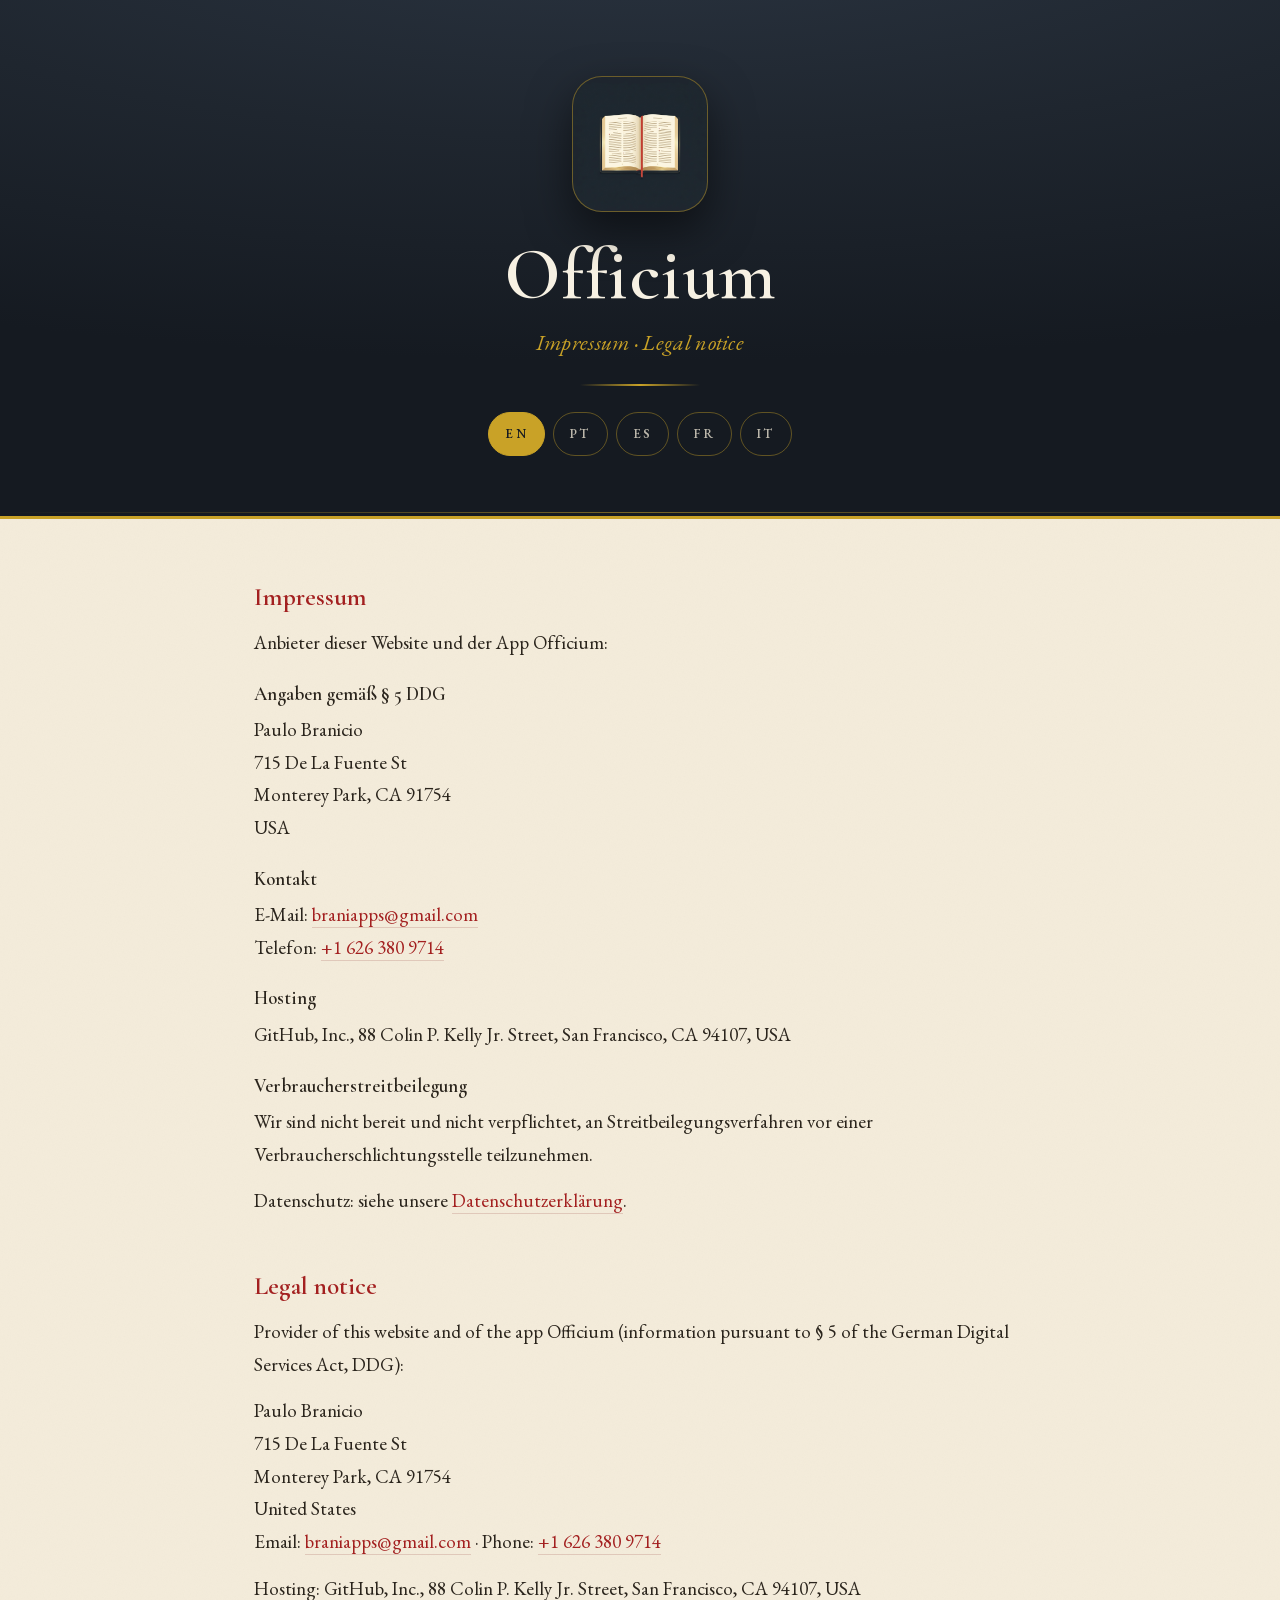
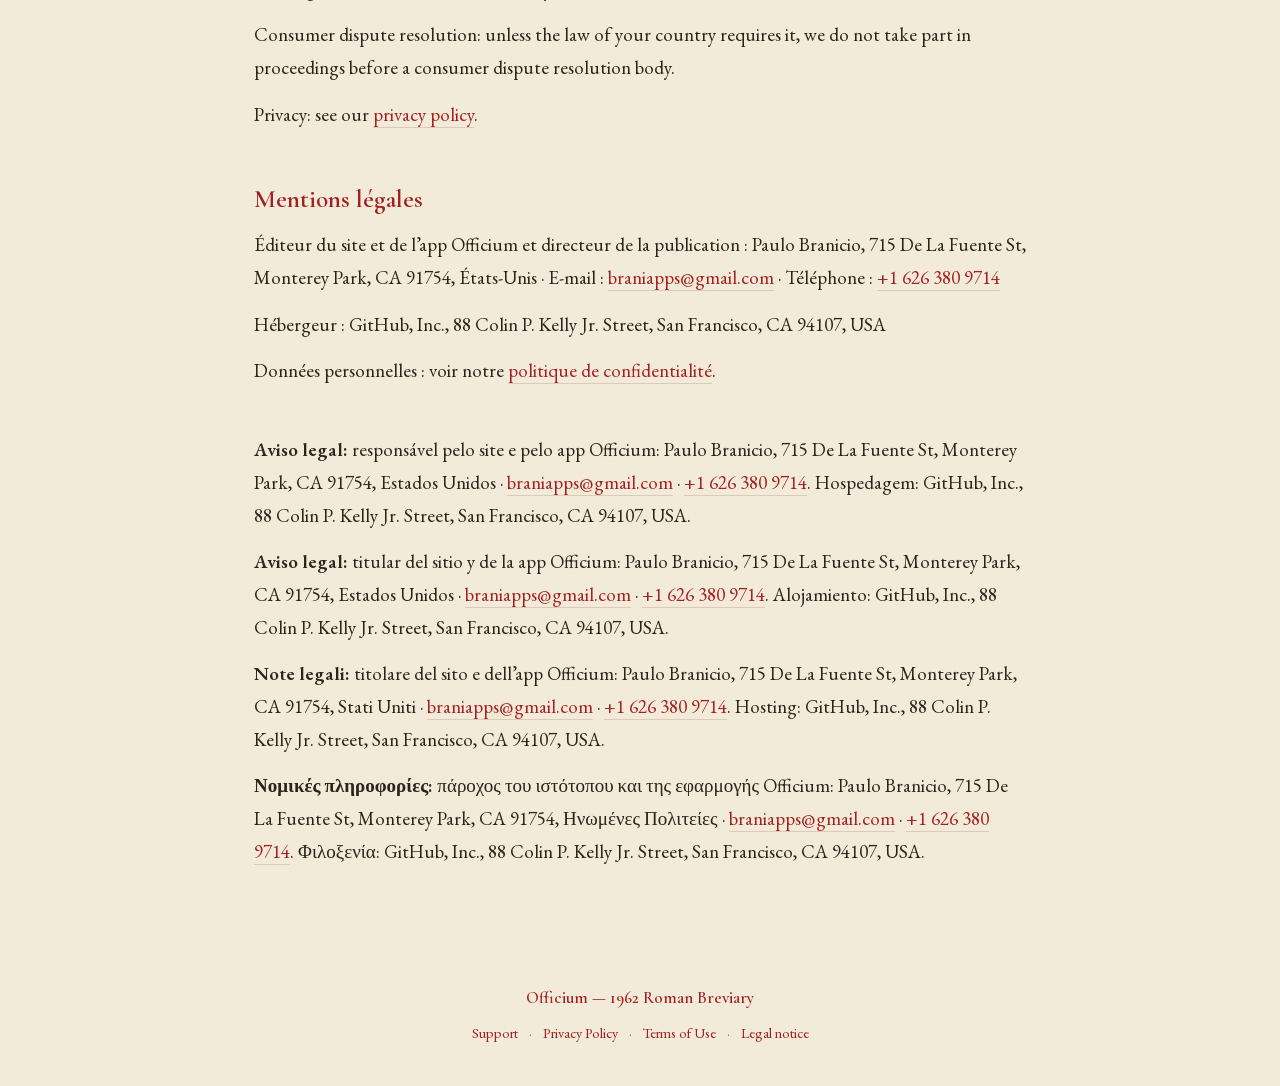
==== impressum.html @ a121fd44 "legal: Impressum, named data controller, EU consumer terms; self-hosted fonts Co-Authored-By: Claude" ====
<!DOCTYPE html>
<html lang="en">
<head>
<meta charset="UTF-8">
<meta name="viewport" content="width=device-width, initial-scale=1.0">
<title>Impressum · Legal notice — Officium</title>
<meta name="description" content="Impressum and legal notice for Officium and this support site: provider, contact, hosting.">
<link rel="icon" href="app-icon.png">
<link rel="stylesheet" href="style.css">
<script src="site.js" defer></script>
</head>
<body>

<!-- Chrome: lives outside every [data-lang] section, so its text is swapped by
     site.js from the data-i18n-* attributes rather than by duplication. The
     tab labels stay untranslated: a language's own endonym is correct in every
     locale. -->
<header class="hero">
  <div class="crest" role="img" aria-label="Officium app icon"
       data-i18n-aria-en="Officium app icon"
       data-i18n-aria-pt="Ícone do aplicativo Officium"
       data-i18n-aria-es="Ícono de la aplicación Officium"
       data-i18n-aria-fr="Icône de l’application Officium"
       data-i18n-aria-it="Icona dell’app Officium"></div>
  <div class="wordmark">Officium</div>
  <p class="sub">Impressum · Legal notice</p>
  <div class="rule"></div>
  <div class="langtabs" role="tablist" aria-label="Language"
       data-i18n-aria-en="Language" data-i18n-aria-pt="Idioma" data-i18n-aria-es="Idioma" data-i18n-aria-fr="Langue" data-i18n-aria-it="Lingua">
    <button type="button" role="tab" class="langtab" data-lang-target="en" aria-label="English">EN</button>
    <button type="button" role="tab" class="langtab" data-lang-target="pt" aria-label="Português">PT</button>
    <button type="button" role="tab" class="langtab" data-lang-target="es" aria-label="Español">ES</button>
    <button type="button" role="tab" class="langtab" data-lang-target="fr" aria-label="Français">FR</button>
    <button type="button" role="tab" class="langtab" data-lang-target="it" aria-label="Italiano">IT</button>
  </div>
</header>

<main>

  <section class="legal">
    <section lang="de" id="impressum">
    <h2>Impressum</h2>
    <p>Anbieter dieser Website und der App Officium:</p>
    <h3>Angaben gemäß § 5 DDG</h3>
    <p>Paulo Branicio<br>715 De La Fuente St<br>Monterey Park, CA 91754<br>USA</p>
    <h3>Kontakt</h3>
    <p>E-Mail: <a href="mailto:braniapps@gmail.com">braniapps@gmail.com</a><br>Telefon: <a href="tel:+16263809714">+1 626 380 9714</a></p>
    <h3>Hosting</h3>
    <p>GitHub, Inc., 88 Colin P. Kelly Jr. Street, San Francisco, CA 94107, USA</p>
    <h3>Verbraucherstreitbeilegung</h3>
    <p>Wir sind nicht bereit und nicht verpflichtet, an Streitbeilegungsverfahren vor einer Verbraucherschlichtungsstelle teilzunehmen.</p>
    <p>Datenschutz: siehe unsere <a href="privacy.html">Datenschutzerklärung</a>.</p>
    </section>

    <section lang="en" id="legal-notice">
    <h2>Legal notice</h2>
    <p>Provider of this website and of the app Officium (information pursuant to § 5 of the German Digital Services Act, DDG):</p>
    <p>Paulo Branicio<br>715 De La Fuente St<br>Monterey Park, CA 91754<br>United States<br>Email: <a href="mailto:braniapps@gmail.com">braniapps@gmail.com</a> · Phone: <a href="tel:+16263809714">+1 626 380 9714</a></p>
    <p>Hosting: GitHub, Inc., 88 Colin P. Kelly Jr. Street, San Francisco, CA 94107, USA</p>
    <p>Consumer dispute resolution: unless the law of your country requires it, we do not take part in proceedings before a consumer dispute resolution body.</p>
    <p>Privacy: see our <a href="privacy.html">privacy policy</a>.</p>
    </section>

    <section lang="fr" id="mentions-legales">
    <h2>Mentions légales</h2>
    <p>Éditeur du site et de l’app Officium et directeur de la publication : Paulo Branicio, 715 De La Fuente St, Monterey Park, CA 91754, États-Unis · E-mail : <a href="mailto:braniapps@gmail.com">braniapps@gmail.com</a> · Téléphone : <a href="tel:+16263809714">+1 626 380 9714</a></p>
    <p>Hébergeur : GitHub, Inc., 88 Colin P. Kelly Jr. Street, San Francisco, CA 94107, USA</p>
    <p>Données personnelles : voir notre <a href="privacy.html">politique de confidentialité</a>.</p>
    </section>

    <section class="legal-others">
    <p lang="pt"><strong>Aviso legal:</strong> responsável pelo site e pelo app Officium: Paulo Branicio, 715 De La Fuente St, Monterey Park, CA 91754, Estados Unidos · <a href="mailto:braniapps@gmail.com">braniapps@gmail.com</a> · <a href="tel:+16263809714">+1 626 380 9714</a>. Hospedagem: GitHub, Inc., 88 Colin P. Kelly Jr. Street, San Francisco, CA 94107, USA.</p>
    <p lang="es"><strong>Aviso legal:</strong> titular del sitio y de la app Officium: Paulo Branicio, 715 De La Fuente St, Monterey Park, CA 91754, Estados Unidos · <a href="mailto:braniapps@gmail.com">braniapps@gmail.com</a> · <a href="tel:+16263809714">+1 626 380 9714</a>. Alojamiento: GitHub, Inc., 88 Colin P. Kelly Jr. Street, San Francisco, CA 94107, USA.</p>
    <p lang="it"><strong>Note legali:</strong> titolare del sito e dell’app Officium: Paulo Branicio, 715 De La Fuente St, Monterey Park, CA 91754, Stati Uniti · <a href="mailto:braniapps@gmail.com">braniapps@gmail.com</a> · <a href="tel:+16263809714">+1 626 380 9714</a>. Hosting: GitHub, Inc., 88 Colin P. Kelly Jr. Street, San Francisco, CA 94107, USA.</p>
    <p lang="el"><strong>Νομικές πληροφορίες:</strong> πάροχος του ιστότοπου και της εφαρμογής Officium: Paulo Branicio, 715 De La Fuente St, Monterey Park, CA 91754, Ηνωμένες Πολιτείες · <a href="mailto:braniapps@gmail.com">braniapps@gmail.com</a> · <a href="tel:+16263809714">+1 626 380 9714</a>. Φιλοξενία: GitHub, Inc., 88 Colin P. Kelly Jr. Street, San Francisco, CA 94107, USA.</p>
    </section>
  </section>

</main>

<footer>
  <div class="brand">Officium — 1962 Roman Breviary</div>
  <nav>
    <a href="index.html" data-i18n-en="Support" data-i18n-pt="Suporte" data-i18n-es="Soporte" data-i18n-fr="Assistance" data-i18n-it="Assistenza">Support</a> ·
    <a href="privacy.html" data-i18n-en="Privacy Policy" data-i18n-pt="Política de Privacidade" data-i18n-es="Política de Privacidad" data-i18n-fr="Politique de confidentialité" data-i18n-it="Informativa sulla privacy">Privacy Policy</a> ·
    <a href="terms.html" data-i18n-en="Terms of Use" data-i18n-pt="Termos de Uso" data-i18n-es="Términos de Uso" data-i18n-fr="Conditions d’utilisation" data-i18n-it="Condizioni d’uso">Terms of Use</a> ·
    <a href="impressum.html" data-i18n-en="Legal notice" data-i18n-pt="Aviso legal" data-i18n-es="Aviso legal" data-i18n-fr="Mentions légales" data-i18n-it="Note legali" data-i18n-de="Impressum">Legal notice</a>
  </nav>
</footer>

</body>
</html>
---- style.css ----
/* Officium support site — illuminated-breviary editorial style.
   Shared by index / privacy / terms. */

@import url("fonts/fonts.css");

:root {
  --charcoal:   #1F262F;
  --charcoal-2: #151A21;
  --ink:        #2A241C;
  --parchment:  #F4ECDA;
  --card:       #FBF6EA;
  --gold:       #C9A227;
  --gold-deep:  #9E7E1A;
  --rubric:     #A32020;
  --rubric-deep:#7C1616;
  --muted:      #6E6455;
  --hairline:   rgba(124, 22, 22, .16);
}

* { margin:0; padding:0; box-sizing:border-box; }
html { scroll-behavior:smooth; }

body {
  font-family:"EB Garamond", Georgia, 'Times New Roman', serif;
  font-size:19px; line-height:1.72; color:var(--ink);
  background-color:var(--parchment);
  /* faint parchment grain */
  background-image:url("data:image/svg+xml,%3Csvg xmlns='http://www.w3.org/2000/svg' width='140' height='140'%3E%3Cfilter id='n'%3E%3CfeTurbulence type='fractalNoise' baseFrequency='0.85' numOctaves='2' stitchTiles='stitch'/%3E%3CfeColorMatrix type='saturate' values='0'/%3E%3C/filter%3E%3Crect width='100%25' height='100%25' filter='url(%23n)' opacity='0.035'/%3E%3C/svg%3E");
  -webkit-font-smoothing:antialiased;
  text-rendering:optimizeLegibility;
}

a { color:var(--rubric); text-decoration:none; border-bottom:1px solid var(--hairline);
    transition:color .15s, border-color .15s; }
a:hover { color:var(--rubric-deep); border-color:var(--rubric); }

/* ---- Hero ---- */
.hero {
  position:relative; text-align:center; color:var(--parchment);
  padding:76px 24px 60px;
  background:
    radial-gradient(130% 90% at 50% -20%, #2B3542 0%, var(--charcoal) 52%, var(--charcoal-2) 100%);
  border-bottom:3px solid var(--gold);
  overflow:hidden;
}
.hero::after { /* gold hairline just above the base border */
  content:""; position:absolute; left:0; right:0; bottom:3px; height:1px;
  background:linear-gradient(90deg, transparent, rgba(201,162,39,.55), transparent);
}
.crest {
  width:136px; height:136px; margin:0 auto 26px; position:relative;
  border-radius:30px;
  background:#1F262F center/cover url('app-icon.png');
  box-shadow:0 18px 44px rgba(0,0,0,.5),
             inset 0 0 0 1px rgba(201,162,39,.45);
}
.crest::before { /* soft gold glow behind the icon */
  content:""; position:absolute; inset:-34px; z-index:-1; border-radius:50%;
  background:radial-gradient(circle, rgba(201,162,39,.28), transparent 68%);
}
.wordmark {
  font-family:"Cormorant Garamond", serif; font-weight:600;
  font-size:clamp(48px, 9vw, 74px); line-height:1; letter-spacing:.5px;
  color:#F7F1E3;
}
.hero .sub {
  margin-top:12px; font-size:clamp(17px,3.4vw,22px); font-style:italic;
  color:var(--gold); letter-spacing:.3px;
}
.hero .rule {
  width:120px; height:2px; margin:22px auto 0;
  background:linear-gradient(90deg, transparent, var(--gold), transparent);
}

/* ---- Layout ---- */
main { max-width:820px; margin:0 auto; padding:56px 24px 40px; }
section { margin-bottom:46px; }

.eyebrow {
  display:flex; align-items:center; gap:12px;
  font-family:"EB Garamond", serif; font-weight:600;
  text-transform:uppercase; letter-spacing:.22em; font-size:.82rem;
  color:var(--rubric); margin-bottom:18px;
}
.eyebrow::before { content:"\2720"; font-size:1rem; color:var(--gold); line-height:1; }
.eyebrow::after {
  content:""; flex:1; height:1px;
  background:linear-gradient(90deg, var(--hairline), transparent);
}

h1.doc { /* privacy / terms title */
  font-family:"Cormorant Garamond", serif; font-weight:700;
  font-size:clamp(34px,6vw,46px); color:var(--rubric); line-height:1.05;
}
h2 {
  font-family:"Cormorant Garamond", serif; font-weight:600;
  font-size:1.6rem; color:var(--rubric); margin:0 0 8px;
}
p { margin-bottom:14px; }
.lede { font-size:1.14rem; }
.lede .drop {
  float:left; font-family:"Cormorant Garamond", serif; font-weight:700;
  font-size:4.4rem; line-height:.72; color:var(--rubric);
  margin:8px 12px 0 0;
}
.tag { color:var(--muted); font-style:italic; margin-bottom:24px; }

/* ---- Feature grid ---- */
.grid { display:grid; grid-template-columns:repeat(2,1fr); gap:16px; }
.card {
  background:var(--card); border:1px solid var(--hairline); border-radius:14px;
  padding:22px 22px 20px; position:relative;
  box-shadow:0 6px 20px rgba(31,38,47,.06);
}
.card h3 {
  font-family:"Cormorant Garamond", serif; font-weight:600; font-size:1.32rem;
  color:var(--ink); margin-bottom:4px; display:flex; align-items:baseline; gap:9px;
}
.card h3 .mk { color:var(--gold); font-size:1rem; }
.card p { font-size:.98rem; line-height:1.6; color:#4A4235; margin:0; }
.card.gild { border-top:3px solid var(--gold); }

/* ---- Hours strip ---- */
.hours {
  display:flex; flex-wrap:wrap; gap:8px; margin-top:6px;
}
.hours span {
  font-family:"Cormorant Garamond", serif; font-size:1.05rem;
  padding:5px 13px; border:1px solid var(--hairline); border-radius:999px;
  background:#fff8ec; color:var(--rubric-deep);
}

/* ---- FAQ ---- */
.faq details {
  border-bottom:1px solid var(--hairline); padding:14px 2px;
}
.faq summary {
  cursor:pointer; list-style:none; font-weight:600; color:var(--ink);
  font-size:1.08rem; display:flex; justify-content:space-between; gap:16px;
}
.faq summary::-webkit-details-marker { display:none; }
.faq summary::after { content:"\002B"; color:var(--gold); font-size:1.3rem; line-height:1; }
.faq details[open] summary::after { content:"\2212"; }
.faq details[open] summary { color:var(--rubric); }
.faq .a { margin-top:10px; color:#4A4235; font-size:1rem; }

/* ---- Contact card ---- */
.contact {
  background:var(--charcoal); color:var(--parchment); border-radius:16px;
  padding:28px 30px; text-align:center;
  box-shadow:0 12px 34px rgba(31,38,47,.28);
}
.contact h2 { color:#F7F1E3; }
.contact a { color:var(--gold); border-color:rgba(201,162,39,.4); }
.contact a:hover { color:#E4C24E; border-color:var(--gold); }

/* ---- Footer ---- */
footer {
  text-align:center; padding:30px 24px 40px; color:var(--muted); font-size:.9rem;
}
footer .brand { color:var(--rubric); font-family:"Cormorant Garamond",serif;
  font-weight:600; font-size:1.05rem; }
footer nav { margin-top:8px; }
footer nav a { margin:0 8px; border:none; }

@media (max-width:640px) {
  body { font-size:18px; }
  .grid { grid-template-columns:1fr; }
  main { padding:40px 20px 32px; }
}

/* ---- Versicle band ----
   The product's core visual, reproduced typographically: Latin and the
   vernacular side by side, ℣/℟ marks in rubric red, inside a dark plate
   framed by a gold hairline — the one thing a visitor should remember. */
.versicle {
  position:relative; display:grid; grid-template-columns:1fr 1fr;
  background:
    radial-gradient(120% 140% at 50% -30%, #2B3542 0%, var(--charcoal) 55%, var(--charcoal-2) 100%);
  color:var(--parchment); border-radius:16px; padding:34px 26px 28px;
  box-shadow:0 12px 34px rgba(31,38,47,.28);
  font-family:"Cormorant Garamond", serif; font-size:1.26rem; line-height:1.55;
}
.versicle::before {
  content:""; position:absolute; inset:11px; border-radius:10px;
  border:1px solid rgba(201,162,39,.28); pointer-events:none;
}
.v-col { padding:2px 22px; }
.v-col + .v-col { border-left:1px solid rgba(201,162,39,.28); }
.v-col:first-child { font-style:italic; color:#EDE4CF; }
.v-col p { margin-bottom:12px; }
.v-col p:last-child { margin-bottom:0; }
.versicle .vr { color:#E2695C; font-style:normal; font-weight:600; }
.versicle .cross { color:var(--gold); }
.note {
  margin-top:12px; text-align:center; color:var(--muted); font-size:.95rem;
  font-style:italic;
}
.note .vr { color:var(--rubric); font-style:normal; }

/* ---- Plans ---- */
.plans { display:grid; grid-template-columns:1fr 1fr; gap:16px; align-items:stretch; }
.plan {
  background:var(--card); border:1px solid var(--hairline); border-radius:14px;
  padding:26px 24px 22px; box-shadow:0 6px 20px rgba(31,38,47,.06);
  display:flex; flex-direction:column;
}
.plan.gild { border-top:3px solid var(--gold); }
.plan h3 {
  font-family:"Cormorant Garamond", serif; font-weight:600; font-size:1.42rem;
  color:var(--ink); margin-bottom:2px;
}
.plan .price {
  font-family:"Cormorant Garamond", serif; font-weight:700;
  font-size:2.05rem; color:var(--rubric); line-height:1.15; margin-bottom:10px;
}
.plan .price small {
  font-size:1.02rem; font-weight:500; color:var(--muted); font-style:italic;
}
.plan ul { list-style:none; margin:2px 0 12px; }
.plan li {
  padding-left:1.5em; text-indent:-1.5em; font-size:.99rem; line-height:1.55;
  color:#4A4235; margin-bottom:7px;
}
.plan li::before { content:"\2720\00a0\00a0"; color:var(--gold); font-size:.9rem; }
.plan .trial {
  margin-top:auto; font-size:.9rem; color:var(--muted); font-style:italic;
  border-top:1px solid var(--hairline); padding-top:12px;
}

/* ---- Where to begin: Roman-numeral steps ---- */
.steps { list-style:none; counter-reset:step; display:grid; gap:16px; margin:0; }
.steps li {
  counter-increment:step; display:flex; gap:18px; align-items:baseline;
  background:var(--card); border:1px solid var(--hairline); border-radius:14px;
  padding:18px 22px;
}
.steps li::before {
  content:counter(step, upper-roman) ".";
  font-family:"Cormorant Garamond", serif; font-weight:700; font-size:1.6rem;
  color:var(--gold-deep); min-width:2.4rem; text-align:right; line-height:1.1;
}
.steps b { color:var(--rubric-deep); font-weight:600; }
.steps p { margin:0; font-size:1rem; color:#4A4235; }

/* ---- Legal page niceties ---- */
.legal h2 { margin-top:34px; }
.legal h2:first-of-type { margin-top:0; }
.legal h3 {
  font-family:"Cormorant Garamond", serif; font-weight:600; font-size:1.18rem;
  color:var(--ink); margin:18px 0 4px;
}
.legal ul { margin:0 0 14px 1.3em; }
.legal li { margin-bottom:6px; }

@media (max-width:640px) {
  .versicle { grid-template-columns:1fr; font-size:1.16rem; padding:26px 8px 22px; }
  .v-col + .v-col {
    border-left:none; border-top:1px solid rgba(201,162,39,.28);
    margin-top:14px; padding-top:16px;
  }
  .plans { grid-template-columns:1fr; }
}

/* ---- Language tabs (EN · PT · ES) ----
   Sit in the hero under the gold rule; centred by the hero's text-align.
   Small caps and hairline gold, to match the eyebrow's restraint. */
/* Five pills (about 317px) outgrow a 320px screen's hero, whose overflow is
   hidden: let the row wrap, centred, rather than clip the last tab. */
.langtabs {
  display:inline-flex; flex-wrap:wrap; justify-content:center;
  gap:8px; margin-top:26px;
}
.langtab {
  appearance:none; -webkit-appearance:none; cursor:pointer;
  display:inline-flex; align-items:center; justify-content:center;
  min-height:44px;
  font-family:"EB Garamond", Georgia, 'Times New Roman', serif;
  font-size:.8rem; font-weight:600; letter-spacing:.18em; text-transform:uppercase;
  color:rgba(244,236,218,.75); background:transparent;
  border:1px solid rgba(201,162,39,.42); border-radius:999px;
  padding:7px 16px 6px; line-height:1;
  transition:color .15s, background-color .15s, border-color .15s;
}
.langtab:hover { color:var(--gold); border-color:var(--gold); }
.langtab:focus-visible { outline:2px solid var(--gold); outline-offset:2px; }
.langtab[aria-selected="true"] {
  background:var(--gold); border-color:var(--gold);
  color:var(--charcoal-2); font-weight:700;
}

/* ---- Language sections ----
   Hidden only while site.js has stamped data-js="on" on <html>. If the script
   never runs, or fails and withdraws the attribute, all three languages render
   stacked — readable, anchor-navigable, complete. Never hide [data-lang]
   outside an html[data-js="on"] scope. */
html[data-js="on"] [data-lang] { display:none; }
html[data-js="on"] [data-lang][data-lang-active] { display:block; }

/* The [data-lang] wrapper is plumbing, not a content section: without this,
   section's own margin-bottom would double the gap above the footer. */
main > [data-lang] { margin-bottom:0; }

/* Without JS the three languages stack, so rule a hairline between them and
   hide the tablist, which could no longer switch anything. (This hides no
   content — all three languages are already on the page.) */
html:not([data-js="on"]) main > [data-lang] + [data-lang] {
  border-top:1px solid var(--hairline); padding-top:46px; margin-top:46px;
}
html:not([data-js="on"]) .langtabs { display:none; }
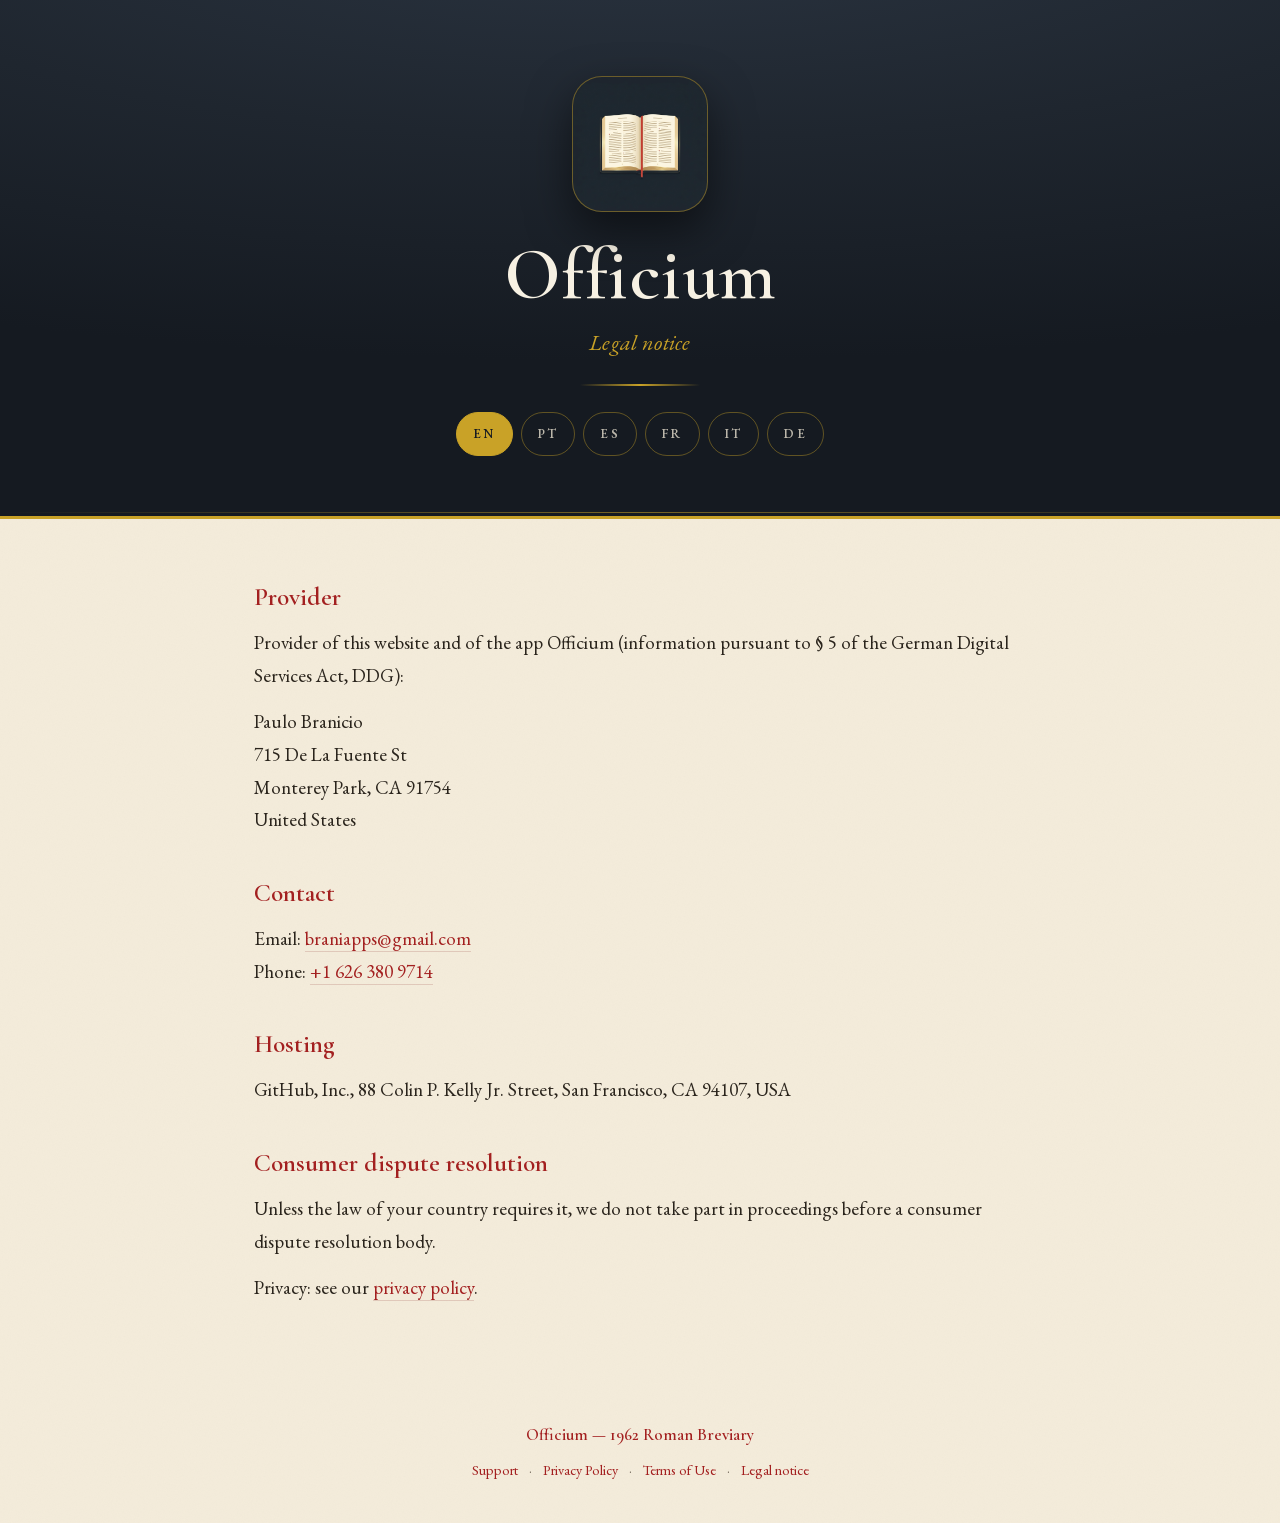
==== commit 7050481f: "feat(de): German on every page (#de), EU legal blocks in the Sie register; Impressum in every site l" ====
--- a/impressum.html
+++ b/impressum.html
@@ -21,59 +21,140 @@
        data-i18n-aria-pt="Ícone do aplicativo Officium"
        data-i18n-aria-es="Ícono de la aplicación Officium"
        data-i18n-aria-fr="Icône de l’application Officium"
-       data-i18n-aria-it="Icona dell’app Officium"></div>
+       data-i18n-aria-it="Icona dell’app Officium"
+       data-i18n-aria-de="App-Symbol von Officium"></div>
   <div class="wordmark">Officium</div>
-  <p class="sub">Impressum · Legal notice</p>
+  <p class="sub" data-i18n-en="Legal notice"
+     data-i18n-pt="Aviso legal"
+     data-i18n-es="Aviso legal"
+     data-i18n-fr="Mentions légales"
+     data-i18n-it="Note legali"
+     data-i18n-de="Impressum">Impressum · Legal notice</p>
   <div class="rule"></div>
   <div class="langtabs" role="tablist" aria-label="Language"
-       data-i18n-aria-en="Language" data-i18n-aria-pt="Idioma" data-i18n-aria-es="Idioma" data-i18n-aria-fr="Langue" data-i18n-aria-it="Lingua">
+       data-i18n-aria-en="Language" data-i18n-aria-pt="Idioma" data-i18n-aria-es="Idioma" data-i18n-aria-fr="Langue" data-i18n-aria-it="Lingua" data-i18n-aria-de="Sprache">
     <button type="button" role="tab" class="langtab" data-lang-target="en" aria-label="English">EN</button>
     <button type="button" role="tab" class="langtab" data-lang-target="pt" aria-label="Português">PT</button>
     <button type="button" role="tab" class="langtab" data-lang-target="es" aria-label="Español">ES</button>
     <button type="button" role="tab" class="langtab" data-lang-target="fr" aria-label="Français">FR</button>
     <button type="button" role="tab" class="langtab" data-lang-target="it" aria-label="Italiano">IT</button>
+    <button type="button" role="tab" class="langtab" data-lang-target="de" aria-label="Deutsch">DE</button>
   </div>
 </header>
 
 <main>
 
-  <section class="legal">
-    <section lang="de" id="impressum">
-    <h2>Impressum</h2>
-    <p>Anbieter dieser Website und der App Officium:</p>
-    <h3>Angaben gemäß § 5 DDG</h3>
-    <p>Paulo Branicio<br>715 De La Fuente St<br>Monterey Park, CA 91754<br>USA</p>
-    <h3>Kontakt</h3>
-    <p>E-Mail: <a href="mailto:braniapps@gmail.com">braniapps@gmail.com</a><br>Telefon: <a href="tel:+16263809714">+1 626 380 9714</a></p>
-    <h3>Hosting</h3>
-    <p>GitHub, Inc., 88 Colin P. Kelly Jr. Street, San Francisco, CA 94107, USA</p>
-    <h3>Verbraucherstreitbeilegung</h3>
-    <p>Wir sind nicht bereit und nicht verpflichtet, an Streitbeilegungsverfahren vor einer Verbraucherschlichtungsstelle teilzunehmen.</p>
-    <p>Datenschutz: siehe unsere <a href="privacy.html">Datenschutzerklärung</a>.</p>
+  <!-- ============================================================ ENGLISH ==
+       One section per site language, switched by the language bar like every other
+       page; with no JS they all stack. site.js stamps role="tabpanel" and aria-hidden;
+       never hand-author those. The ids en / pt / es / fr / it / de are the deep-link
+       anchors. Text: Marketing/legal-eu/eu_legal_texts.py impressum_section(),
+       never retyped. -->
+  <section data-lang="en" id="en" lang="en" aria-label="English">
+
+    <section class="legal">
+      <h2>Provider</h2>
+      <p>Provider of this website and of the app Officium (information pursuant to § 5 of the German Digital Services Act, DDG):</p>
+      <p>Paulo Branicio<br>715 De La Fuente St<br>Monterey Park, CA 91754<br>United States</p>
+      <h2>Contact</h2>
+      <p>Email: <a href="mailto:braniapps@gmail.com">braniapps@gmail.com</a><br>Phone: <a href="tel:+16263809714">+1 626 380 9714</a></p>
+      <h2>Hosting</h2>
+      <p>GitHub, Inc., 88 Colin P. Kelly Jr. Street, San Francisco, CA 94107, USA</p>
+      <h2>Consumer dispute resolution</h2>
+      <p>Unless the law of your country requires it, we do not take part in proceedings before a consumer dispute resolution body.</p>
+      <p>Privacy: see our <a href="privacy.html">privacy policy</a>.</p>
     </section>
 
-    <section lang="en" id="legal-notice">
-    <h2>Legal notice</h2>
-    <p>Provider of this website and of the app Officium (information pursuant to § 5 of the German Digital Services Act, DDG):</p>
-    <p>Paulo Branicio<br>715 De La Fuente St<br>Monterey Park, CA 91754<br>United States<br>Email: <a href="mailto:braniapps@gmail.com">braniapps@gmail.com</a> · Phone: <a href="tel:+16263809714">+1 626 380 9714</a></p>
-    <p>Hosting: GitHub, Inc., 88 Colin P. Kelly Jr. Street, San Francisco, CA 94107, USA</p>
-    <p>Consumer dispute resolution: unless the law of your country requires it, we do not take part in proceedings before a consumer dispute resolution body.</p>
-    <p>Privacy: see our <a href="privacy.html">privacy policy</a>.</p>
+  </section>
+
+  <!-- ========================================================== PORTUGUÊS == -->
+  <section data-lang="pt" id="pt" lang="pt-BR" aria-label="Português">
+
+    <section class="legal">
+      <h2>Responsável</h2>
+      <p>Responsável por este site e pelo app Officium (informações exigidas pelo § 5 da Lei alemã de Serviços Digitais, DDG):</p>
+      <p>Paulo Branicio<br>715 De La Fuente St<br>Monterey Park, CA 91754<br>Estados Unidos</p>
+      <h2>Contato</h2>
+      <p>E-mail: <a href="mailto:braniapps@gmail.com">braniapps@gmail.com</a><br>Telefone: <a href="tel:+16263809714">+1 626 380 9714</a></p>
+      <h2>Hospedagem</h2>
+      <p>GitHub, Inc., 88 Colin P. Kelly Jr. Street, San Francisco, CA 94107, USA</p>
+      <h2>Resolução de litígios de consumo</h2>
+      <p>Salvo quando a lei do seu país o exigir, não participamos de procedimentos de resolução de litígios perante entidades de resolução alternativa de litígios de consumo.</p>
+      <p>Privacidade: veja nossa <a href="privacy.html">política de privacidade</a>.</p>
     </section>
 
-    <section lang="fr" id="mentions-legales">
-    <h2>Mentions légales</h2>
-    <p>Éditeur du site et de l’app Officium et directeur de la publication : Paulo Branicio, 715 De La Fuente St, Monterey Park, CA 91754, États-Unis · E-mail : <a href="mailto:braniapps@gmail.com">braniapps@gmail.com</a> · Téléphone : <a href="tel:+16263809714">+1 626 380 9714</a></p>
-    <p>Hébergeur : GitHub, Inc., 88 Colin P. Kelly Jr. Street, San Francisco, CA 94107, USA</p>
-    <p>Données personnelles : voir notre <a href="privacy.html">politique de confidentialité</a>.</p>
+  </section>
+
+  <!-- ============================================================ ESPAÑOL == -->
+  <section data-lang="es" id="es" lang="es-419" aria-label="Español">
+
+    <section class="legal">
+      <h2>Titular</h2>
+      <p>Titular de este sitio y de la app Officium (información exigida por el § 5 de la Ley alemana de Servicios Digitales, DDG):</p>
+      <p>Paulo Branicio<br>715 De La Fuente St<br>Monterey Park, CA 91754<br>Estados Unidos</p>
+      <h2>Contacto</h2>
+      <p>Correo electrónico: <a href="mailto:braniapps@gmail.com">braniapps@gmail.com</a><br>Teléfono: <a href="tel:+16263809714">+1 626 380 9714</a></p>
+      <h2>Alojamiento</h2>
+      <p>GitHub, Inc., 88 Colin P. Kelly Jr. Street, San Francisco, CA 94107, USA</p>
+      <h2>Resolución de litigios de consumo</h2>
+      <p>Salvo que la ley de su país lo exija, no participamos en procedimientos de resolución de litigios ante entidades de resolución alternativa de litigios de consumo.</p>
+      <p>Privacidad: consulte nuestra <a href="privacy.html">política de privacidad</a>.</p>
     </section>
 
-    <section class="legal-others">
-    <p lang="pt"><strong>Aviso legal:</strong> responsável pelo site e pelo app Officium: Paulo Branicio, 715 De La Fuente St, Monterey Park, CA 91754, Estados Unidos · <a href="mailto:braniapps@gmail.com">braniapps@gmail.com</a> · <a href="tel:+16263809714">+1 626 380 9714</a>. Hospedagem: GitHub, Inc., 88 Colin P. Kelly Jr. Street, San Francisco, CA 94107, USA.</p>
-    <p lang="es"><strong>Aviso legal:</strong> titular del sitio y de la app Officium: Paulo Branicio, 715 De La Fuente St, Monterey Park, CA 91754, Estados Unidos · <a href="mailto:braniapps@gmail.com">braniapps@gmail.com</a> · <a href="tel:+16263809714">+1 626 380 9714</a>. Alojamiento: GitHub, Inc., 88 Colin P. Kelly Jr. Street, San Francisco, CA 94107, USA.</p>
-    <p lang="it"><strong>Note legali:</strong> titolare del sito e dell’app Officium: Paulo Branicio, 715 De La Fuente St, Monterey Park, CA 91754, Stati Uniti · <a href="mailto:braniapps@gmail.com">braniapps@gmail.com</a> · <a href="tel:+16263809714">+1 626 380 9714</a>. Hosting: GitHub, Inc., 88 Colin P. Kelly Jr. Street, San Francisco, CA 94107, USA.</p>
-    <p lang="el"><strong>Νομικές πληροφορίες:</strong> πάροχος του ιστότοπου και της εφαρμογής Officium: Paulo Branicio, 715 De La Fuente St, Monterey Park, CA 91754, Ηνωμένες Πολιτείες · <a href="mailto:braniapps@gmail.com">braniapps@gmail.com</a> · <a href="tel:+16263809714">+1 626 380 9714</a>. Φιλοξενία: GitHub, Inc., 88 Colin P. Kelly Jr. Street, San Francisco, CA 94107, USA.</p>
+  </section>
+
+  <!-- =========================================================== FRANÇAIS == -->
+  <section data-lang="fr" id="fr" lang="fr" aria-label="Français">
+
+    <section class="legal">
+      <h2>Éditeur</h2>
+      <p>Éditeur du site et de l’app Officium et directeur de la publication :</p>
+      <p>Paulo Branicio<br>715 De La Fuente St<br>Monterey Park, CA 91754<br>États-Unis</p>
+      <h2>Contact</h2>
+      <p>E-mail : <a href="mailto:braniapps@gmail.com">braniapps@gmail.com</a><br>Téléphone : <a href="tel:+16263809714">+1 626 380 9714</a></p>
+      <h2>Hébergeur</h2>
+      <p>GitHub, Inc., 88 Colin P. Kelly Jr. Street, San Francisco, CA 94107, USA</p>
+      <h2>Règlement des litiges de consommation</h2>
+      <p>Sauf si la loi de votre pays l’exige, nous ne participons pas à des procédures de règlement des litiges devant un organisme de médiation de la consommation.</p>
+      <p>Données personnelles : voir notre <a href="privacy.html">politique de confidentialité</a>.</p>
     </section>
+
+  </section>
+
+  <!-- =========================================================== ITALIANO == -->
+  <section data-lang="it" id="it" lang="it" aria-label="Italiano">
+
+    <section class="legal">
+      <h2>Titolare</h2>
+      <p>Titolare di questo sito e dell’app Officium (informazioni ai sensi del § 5 della legge tedesca sui servizi digitali, DDG):</p>
+      <p>Paulo Branicio<br>715 De La Fuente St<br>Monterey Park, CA 91754<br>Stati Uniti</p>
+      <h2>Contatti</h2>
+      <p>E-mail: <a href="mailto:braniapps@gmail.com">braniapps@gmail.com</a><br>Telefono: <a href="tel:+16263809714">+1 626 380 9714</a></p>
+      <h2>Hosting</h2>
+      <p>GitHub, Inc., 88 Colin P. Kelly Jr. Street, San Francisco, CA 94107, USA</p>
+      <h2>Risoluzione delle controversie dei consumatori</h2>
+      <p>Salvo che la legge del suo Paese lo imponga, non partecipiamo a procedure di risoluzione delle controversie davanti a un organismo di risoluzione alternativa delle controversie dei consumatori.</p>
+      <p>Privacy: veda la nostra <a href="privacy.html">informativa sulla privacy</a>.</p>
+    </section>
+
+  </section>
+
+  <!-- ============================================================ DEUTSCH == -->
+  <section data-lang="de" id="de" lang="de" aria-label="Deutsch">
+
+    <section class="legal">
+      <h2>Angaben gemäß § 5 DDG</h2>
+      <p>Anbieter dieser Website und der App Officium:</p>
+      <p>Paulo Branicio<br>715 De La Fuente St<br>Monterey Park, CA 91754<br>USA</p>
+      <h2>Kontakt</h2>
+      <p>E-Mail: <a href="mailto:braniapps@gmail.com">braniapps@gmail.com</a><br>Telefon: <a href="tel:+16263809714">+1 626 380 9714</a></p>
+      <h2>Hosting</h2>
+      <p>GitHub, Inc., 88 Colin P. Kelly Jr. Street, San Francisco, CA 94107, USA</p>
+      <h2>Verbraucherstreitbeilegung</h2>
+      <p>Wir sind nicht bereit und nicht verpflichtet, an Streitbeilegungsverfahren vor einer Verbraucherschlichtungsstelle teilzunehmen.</p>
+      <p>Datenschutz: siehe unsere <a href="privacy.html">Datenschutzerklärung</a>.</p>
+    </section>
+
   </section>
 
 </main>
@@ -81,9 +162,9 @@
 <footer>
   <div class="brand">Officium — 1962 Roman Breviary</div>
   <nav>
-    <a href="index.html" data-i18n-en="Support" data-i18n-pt="Suporte" data-i18n-es="Soporte" data-i18n-fr="Assistance" data-i18n-it="Assistenza">Support</a> ·
-    <a href="privacy.html" data-i18n-en="Privacy Policy" data-i18n-pt="Política de Privacidade" data-i18n-es="Política de Privacidad" data-i18n-fr="Politique de confidentialité" data-i18n-it="Informativa sulla privacy">Privacy Policy</a> ·
-    <a href="terms.html" data-i18n-en="Terms of Use" data-i18n-pt="Termos de Uso" data-i18n-es="Términos de Uso" data-i18n-fr="Conditions d’utilisation" data-i18n-it="Condizioni d’uso">Terms of Use</a> ·
+    <a href="index.html" data-i18n-en="Support" data-i18n-pt="Suporte" data-i18n-es="Soporte" data-i18n-fr="Assistance" data-i18n-it="Assistenza" data-i18n-de="Support">Support</a> ·
+    <a href="privacy.html" data-i18n-en="Privacy Policy" data-i18n-pt="Política de Privacidade" data-i18n-es="Política de Privacidad" data-i18n-fr="Politique de confidentialité" data-i18n-it="Informativa sulla privacy" data-i18n-de="Datenschutzerklärung">Privacy Policy</a> ·
+    <a href="terms.html" data-i18n-en="Terms of Use" data-i18n-pt="Termos de Uso" data-i18n-es="Términos de Uso" data-i18n-fr="Conditions d’utilisation" data-i18n-it="Condizioni d’uso" data-i18n-de="Nutzungsbedingungen">Terms of Use</a> ·
     <a href="impressum.html" data-i18n-en="Legal notice" data-i18n-pt="Aviso legal" data-i18n-es="Aviso legal" data-i18n-fr="Mentions légales" data-i18n-it="Note legali" data-i18n-de="Impressum">Legal notice</a>
   </nav>
 </footer>
--- a/style.css
+++ b/style.css
@@ -262,11 +262,11 @@
   .plans { grid-template-columns:1fr; }
 }
 
-/* ---- Language tabs (EN · PT · ES) ----
+/* ---- Language tabs (EN · PT · ES · FR · IT · DE) ----
    Sit in the hero under the gold rule; centred by the hero's text-align.
    Small caps and hairline gold, to match the eyebrow's restraint. */
-/* Five pills (about 317px) outgrow a 320px screen's hero, whose overflow is
-   hidden: let the row wrap, centred, rather than clip the last tab. */
+/* The pills outgrow a narrow screen's hero, whose overflow is hidden: let the
+   row wrap, centred, rather than clip the last tab (see the media queries below). */
 .langtabs {
   display:inline-flex; flex-wrap:wrap; justify-content:center;
   gap:8px; margin-top:26px;
@@ -288,6 +288,16 @@
   background:var(--gold); border-color:var(--gold);
   color:var(--charcoal-2); font-weight:700;
 }
+/* Six pills (about 366px) wrapped 5 + 1 on a 375–390px phone, leaving one tab
+   alone on a second row. Tighter pills keep the six on one row down to 360px
+   (each stays at least 44px wide); below that, two even rows of three. */
+@media (max-width:480px) {
+  .langtabs { gap:6px; }
+  .langtab { min-width:44px; padding:7px 11px 6px; letter-spacing:.14em; }
+}
+@media (max-width:359px) {
+  .langtabs { display:inline-grid; grid-template-columns:repeat(3, auto); }
+}
 
 /* ---- Language sections ----
    Hidden only while site.js has stamped data-js="on" on <html>. If the script
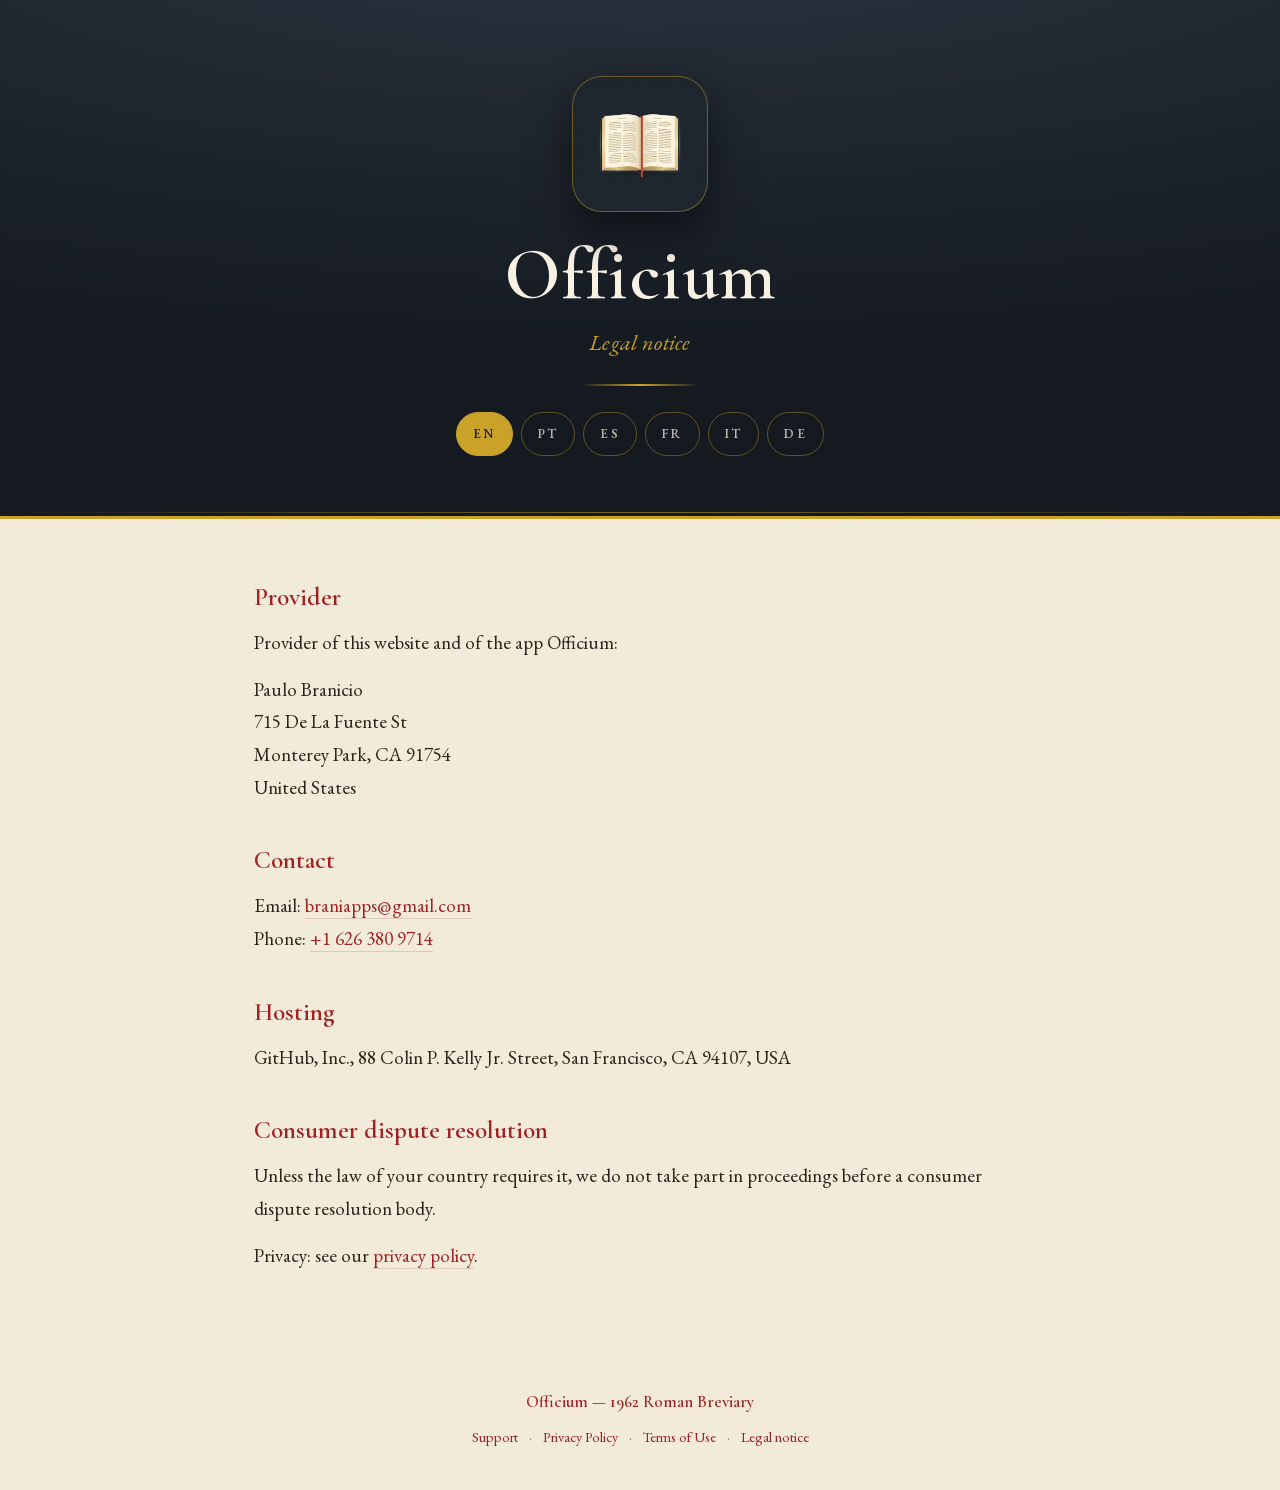
==== commit 08d4fdee: "impressum: § 5 DDG named only in the German section Paulo (2026-11-09): the German Digital Services " ====
--- a/impressum.html
+++ b/impressum.html
@@ -54,7 +54,7 @@
 
     <section class="legal">
       <h2>Provider</h2>
-      <p>Provider of this website and of the app Officium (information pursuant to § 5 of the German Digital Services Act, DDG):</p>
+      <p>Provider of this website and of the app Officium:</p>
       <p>Paulo Branicio<br>715 De La Fuente St<br>Monterey Park, CA 91754<br>United States</p>
       <h2>Contact</h2>
       <p>Email: <a href="mailto:braniapps@gmail.com">braniapps@gmail.com</a><br>Phone: <a href="tel:+16263809714">+1 626 380 9714</a></p>
@@ -72,7 +72,7 @@
 
     <section class="legal">
       <h2>Responsável</h2>
-      <p>Responsável por este site e pelo app Officium (informações exigidas pelo § 5 da Lei alemã de Serviços Digitais, DDG):</p>
+      <p>Responsável por este site e pelo app Officium:</p>
       <p>Paulo Branicio<br>715 De La Fuente St<br>Monterey Park, CA 91754<br>Estados Unidos</p>
       <h2>Contato</h2>
       <p>E-mail: <a href="mailto:braniapps@gmail.com">braniapps@gmail.com</a><br>Telefone: <a href="tel:+16263809714">+1 626 380 9714</a></p>
@@ -90,7 +90,7 @@
 
     <section class="legal">
       <h2>Titular</h2>
-      <p>Titular de este sitio y de la app Officium (información exigida por el § 5 de la Ley alemana de Servicios Digitales, DDG):</p>
+      <p>Titular de este sitio y de la app Officium:</p>
       <p>Paulo Branicio<br>715 De La Fuente St<br>Monterey Park, CA 91754<br>Estados Unidos</p>
       <h2>Contacto</h2>
       <p>Correo electrónico: <a href="mailto:braniapps@gmail.com">braniapps@gmail.com</a><br>Teléfono: <a href="tel:+16263809714">+1 626 380 9714</a></p>
@@ -108,15 +108,15 @@
 
     <section class="legal">
       <h2>Éditeur</h2>
-      <p>Éditeur du site et de l’app Officium et directeur de la publication :</p>
+      <p>Éditeur du site et de l’app Officium et directeur de la publication :</p>
       <p>Paulo Branicio<br>715 De La Fuente St<br>Monterey Park, CA 91754<br>États-Unis</p>
       <h2>Contact</h2>
-      <p>E-mail : <a href="mailto:braniapps@gmail.com">braniapps@gmail.com</a><br>Téléphone : <a href="tel:+16263809714">+1 626 380 9714</a></p>
+      <p>E-mail : <a href="mailto:braniapps@gmail.com">braniapps@gmail.com</a><br>Téléphone : <a href="tel:+16263809714">+1 626 380 9714</a></p>
       <h2>Hébergeur</h2>
       <p>GitHub, Inc., 88 Colin P. Kelly Jr. Street, San Francisco, CA 94107, USA</p>
       <h2>Règlement des litiges de consommation</h2>
       <p>Sauf si la loi de votre pays l’exige, nous ne participons pas à des procédures de règlement des litiges devant un organisme de médiation de la consommation.</p>
-      <p>Données personnelles : voir notre <a href="privacy.html">politique de confidentialité</a>.</p>
+      <p>Données personnelles : voir notre <a href="privacy.html">politique de confidentialité</a>.</p>
     </section>
 
   </section>
@@ -126,7 +126,7 @@
 
     <section class="legal">
       <h2>Titolare</h2>
-      <p>Titolare di questo sito e dell’app Officium (informazioni ai sensi del § 5 della legge tedesca sui servizi digitali, DDG):</p>
+      <p>Titolare di questo sito e dell’app Officium:</p>
       <p>Paulo Branicio<br>715 De La Fuente St<br>Monterey Park, CA 91754<br>Stati Uniti</p>
       <h2>Contatti</h2>
       <p>E-mail: <a href="mailto:braniapps@gmail.com">braniapps@gmail.com</a><br>Telefono: <a href="tel:+16263809714">+1 626 380 9714</a></p>
